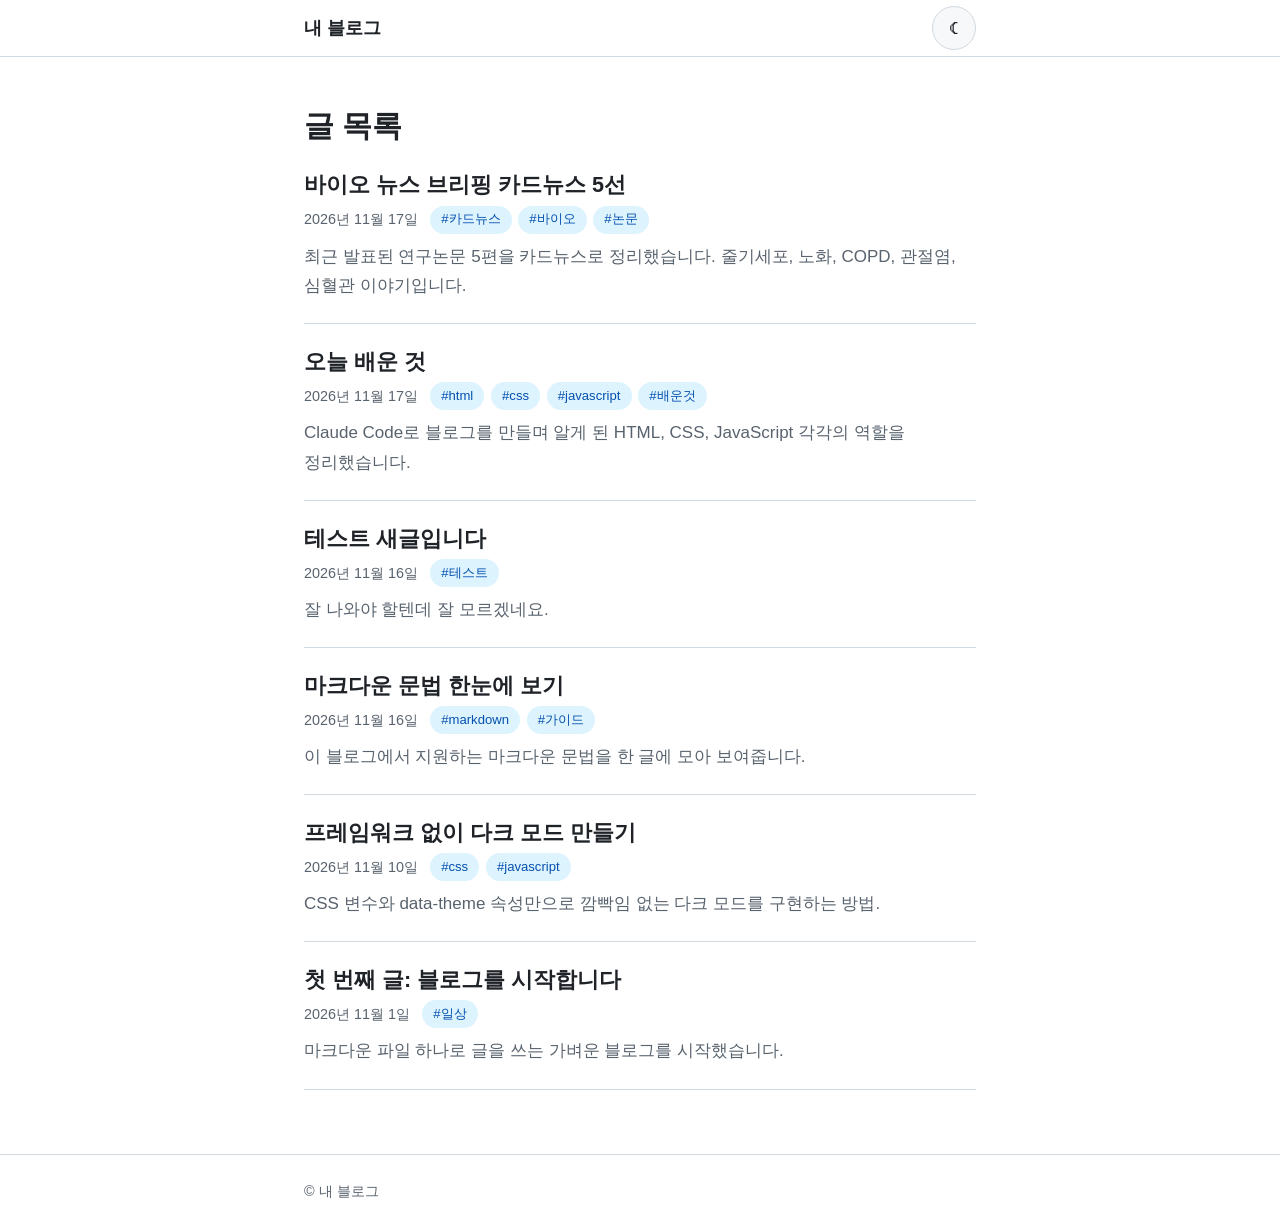
==== index.html @ 6293daec "블로그 초기 버전 완성 Co-Authored-By: Claude Sonnet 5.5 <noreply@anthropic.com>" ====
<!doctype html>
<html lang="ko">
<head>
  <meta charset="utf-8">
  <meta name="viewport" content="width=device-width, initial-scale=1">
  <title>내 블로그</title>
  <meta name="description" content="마크다운으로 쓰는 깔끔한 블로그">
  <link rel="icon" href="data:image/svg+xml,%3Csvg xmlns='http://www.w3.org/2000/svg' viewBox='0 0 100 100'%3E%3Ctext y='.9em' font-size='90'%3E%F0%9F%93%9D%3C/text%3E%3C/svg%3E">
  <script>
    // 첫 렌더링 전에 테마를 적용해 깜빡임을 막는다.
    (function () {
      var t;
      try { t = localStorage.getItem('theme'); } catch (e) {}
      if (t !== 'light' && t !== 'dark') {
        t = window.matchMedia('(prefers-color-scheme: dark)').matches ? 'dark' : 'light';
      }
      document.documentElement.dataset.theme = t;
    })();
  </script>
  <link rel="stylesheet" href="css/theme.css">
  <link rel="stylesheet" href="css/base.css">
  <link rel="stylesheet" href="css/layout.css">
  <script type="module" src="js/main.js"></script>
</head>
<body data-page="list">
  <a class="skip-link" href="#main">본문으로 건너뛰기</a>
  <header class="site-header">
    <div class="container header-inner">
      <a class="site-title" href="index.html">내 블로그</a>
      <button id="theme-toggle" class="icon-button" type="button" aria-label="다크 모드 전환"></button>
    </div>
  </header>
  <main id="main" class="container">
    <div id="app" aria-live="polite"><p class="status">불러오는 중…</p></div>
  </main>
  <footer class="site-footer">
    <div class="container">© 내 블로그</div>
  </footer>
</body>
</html>
---- css/theme.css ----
/* 디자인 토큰: 라이트(기본) / 다크 */
:root {
  --bg: #ffffff;
  --surface: #f6f8fa;
  --fg: #1f2328;
  --muted: #59636e;
  --border: #d1d9e0;
  --accent: #0550ae;
  --accent-soft: #ddf4ff;
  --code-bg: #f3f4f6;
  color-scheme: light;
}

:root[data-theme="dark"] {
  --bg: #0f1419;
  --surface: #161b22;
  --fg: #e6edf3;
  --muted: #9da7b3;
  --border: #30363d;
  --accent: #79c0ff;
  --accent-soft: #112a45;
  --code-bg: #1c2128;
  color-scheme: dark;
}

/* JS가 꺼진 환경에서는 시스템 설정을 따른다. */
@media (prefers-color-scheme: dark) {
  :root:not([data-theme]) {
    --bg: #0f1419;
    --surface: #161b22;
    --fg: #e6edf3;
    --muted: #9da7b3;
    --border: #30363d;
    --accent: #79c0ff;
    --accent-soft: #112a45;
    --code-bg: #1c2128;
    color-scheme: dark;
  }
}
---- css/base.css ----
/* 리셋과 기본 타이포그래피 */
*, *::before, *::after { box-sizing: border-box; }

html {
  -webkit-text-size-adjust: 100%;
  scroll-behavior: smooth;
}

body {
  margin: 0;
  background: var(--bg);
  color: var(--fg);
  font-family: -apple-system, BlinkMacSystemFont, "Segoe UI", "Apple SD Gothic Neo",
    "Malgun Gothic", "Noto Sans KR", sans-serif;
  font-size: clamp(1rem, 0.95rem + 0.25vw, 1.0625rem);
  line-height: 1.75;
  word-break: keep-all;
  overflow-wrap: anywhere;
}

img, svg { max-width: 100%; height: auto; }

a {
  color: var(--accent);
  text-underline-offset: 0.2em;
}

:focus-visible {
  outline: 2px solid var(--accent);
  outline-offset: 2px;
  border-radius: 4px;
}

h1, h2, h3, h4, h5, h6 {
  line-height: 1.35;
  margin: 2em 0 0.6em;
}
h1 { font-size: 1.9rem; margin-top: 0; }
h2 { font-size: 1.5rem; padding-bottom: 0.3em; border-bottom: 1px solid var(--border); }
h3 { font-size: 1.25rem; }
h4 { font-size: 1.1rem; }

.skip-link {
  position: absolute;
  left: 1rem;
  top: -4rem;
  background: var(--accent);
  color: var(--bg);
  padding: 0.5rem 1rem;
  border-radius: 6px;
  z-index: 10;
}
.skip-link:focus { top: 0.5rem; }

/* 본문(마크다운 렌더링 결과) */
.prose p { margin: 1em 0; }
.prose ul, .prose ol { padding-left: 1.5em; margin: 1em 0; }
.prose li { margin: 0.3em 0; }
.prose li > ul, .prose li > ol { margin: 0.3em 0; }
.prose li.task { list-style: none; margin-left: -1.3em; }
.prose li.task input { margin-right: 0.5em; }

.prose blockquote {
  margin: 1.2em 0;
  padding: 0.2em 1em;
  border-left: 4px solid var(--border);
  color: var(--muted);
}
.prose blockquote > :first-child { margin-top: 0.5em; }
.prose blockquote > :last-child { margin-bottom: 0.5em; }

.prose hr {
  border: 0;
  border-top: 1px solid var(--border);
  margin: 2em 0;
}

.prose code {
  font-family: ui-monospace, SFMono-Regular, Consolas, "Liberation Mono", monospace;
  font-size: 0.9em;
  background: var(--code-bg);
  padding: 0.15em 0.4em;
  border-radius: 5px;
  word-break: break-word;
}

.prose pre {
  background: var(--code-bg);
  border: 1px solid var(--border);
  border-radius: 8px;
  padding: 1em;
  margin: 1.2em 0;
  overflow-x: auto;
  line-height: 1.55;
}
.prose pre code {
  background: none;
  padding: 0;
  font-size: 0.875rem;
  word-break: normal;
  white-space: pre;
}

.prose .table-wrap {
  overflow-x: auto;
  margin: 1.2em 0;
}
.prose table {
  border-collapse: collapse;
  width: 100%;
  font-size: 0.95em;
}
.prose th, .prose td {
  border: 1px solid var(--border);
  padding: 0.5em 0.8em;
  text-align: left;
}
.prose th { background: var(--surface); }
.prose td[data-align="center"], .prose th[data-align="center"] { text-align: center; }
.prose td[data-align="right"], .prose th[data-align="right"] { text-align: right; }

.prose img { border-radius: 8px; }

@media (prefers-reduced-motion: reduce) {
  html { scroll-behavior: auto; }
  * { transition: none !important; animation: none !important; }
}
---- css/layout.css ----
/* 레이아웃: 모바일 우선, 넓은 화면은 min-width 로 확장 */
.container {
  width: 100%;
  max-width: 720px;
  margin-inline: auto;
  padding-inline: 1rem;
}

.site-header {
  position: sticky;
  top: 0;
  z-index: 5;
  background: var(--bg);
  border-bottom: 1px solid var(--border);
}

.header-inner {
  display: flex;
  align-items: center;
  justify-content: space-between;
  min-height: 3.5rem;
}

.site-title {
  color: var(--fg);
  font-weight: 700;
  font-size: 1.15rem;
  text-decoration: none;
  display: inline-flex;
  align-items: center;
  min-height: 44px;
}

.icon-button {
  width: 44px;
  height: 44px;
  display: inline-flex;
  align-items: center;
  justify-content: center;
  border: 1px solid var(--border);
  border-radius: 50%;
  background: var(--surface);
  color: var(--fg);
  font-size: 1.2rem;
  line-height: 1;
  cursor: pointer;
}
.icon-button:hover { border-color: var(--accent); }

main { padding-block: 2rem 3rem; min-height: 60vh; }

.site-footer {
  border-top: 1px solid var(--border);
  color: var(--muted);
  font-size: 0.9rem;
  padding-block: 1.5rem;
}

.status { color: var(--muted); }

/* 목록 페이지 */
.page-title { font-size: 1.6rem; margin-bottom: 1.5rem; }

.post-card {
  padding-block: 1.4rem;
  border-bottom: 1px solid var(--border);
}
.post-card:first-of-type { padding-top: 0; }
.post-card h2 {
  font-size: 1.35rem;
  margin: 0 0 0.4rem;
  padding: 0;
  border: 0;
}
.post-card h2 a { color: var(--fg); text-decoration: none; }
.post-card h2 a:hover { color: var(--accent); text-decoration: underline; }
.post-card p { margin: 0.5rem 0 0; color: var(--muted); }

.meta {
  display: flex;
  flex-wrap: wrap;
  align-items: center;
  gap: 0.4rem 0.75rem;
  color: var(--muted);
  font-size: 0.9rem;
}

.tags {
  display: flex;
  flex-wrap: wrap;
  gap: 0.4rem;
  list-style: none;
  margin: 0;
  padding: 0;
}
.tag {
  display: inline-flex;
  align-items: center;
  min-height: 28px;
  padding: 0 0.7rem;
  border-radius: 999px;
  background: var(--accent-soft);
  color: var(--accent);
  font-size: 0.82rem;
  text-decoration: none;
}
.tag:hover { text-decoration: underline; }

.back-link {
  display: inline-flex;
  align-items: center;
  min-height: 44px;
  margin-bottom: 1rem;
  text-decoration: none;
}
.back-link:hover { text-decoration: underline; }

/* 상세 페이지 */
.post-header { margin-bottom: 2rem; }
.post-header h1 { margin-bottom: 0.7rem; }

.error-box {
  padding: 1rem 1.2rem;
  border: 1px solid var(--border);
  border-radius: 8px;
  background: var(--surface);
}

@media (min-width: 768px) {
  main { padding-block: 3rem 4rem; }
  .container { padding-inline: 1.5rem; }
  h1 { font-size: 2.2rem; }
  .page-title { font-size: 1.9rem; }
}
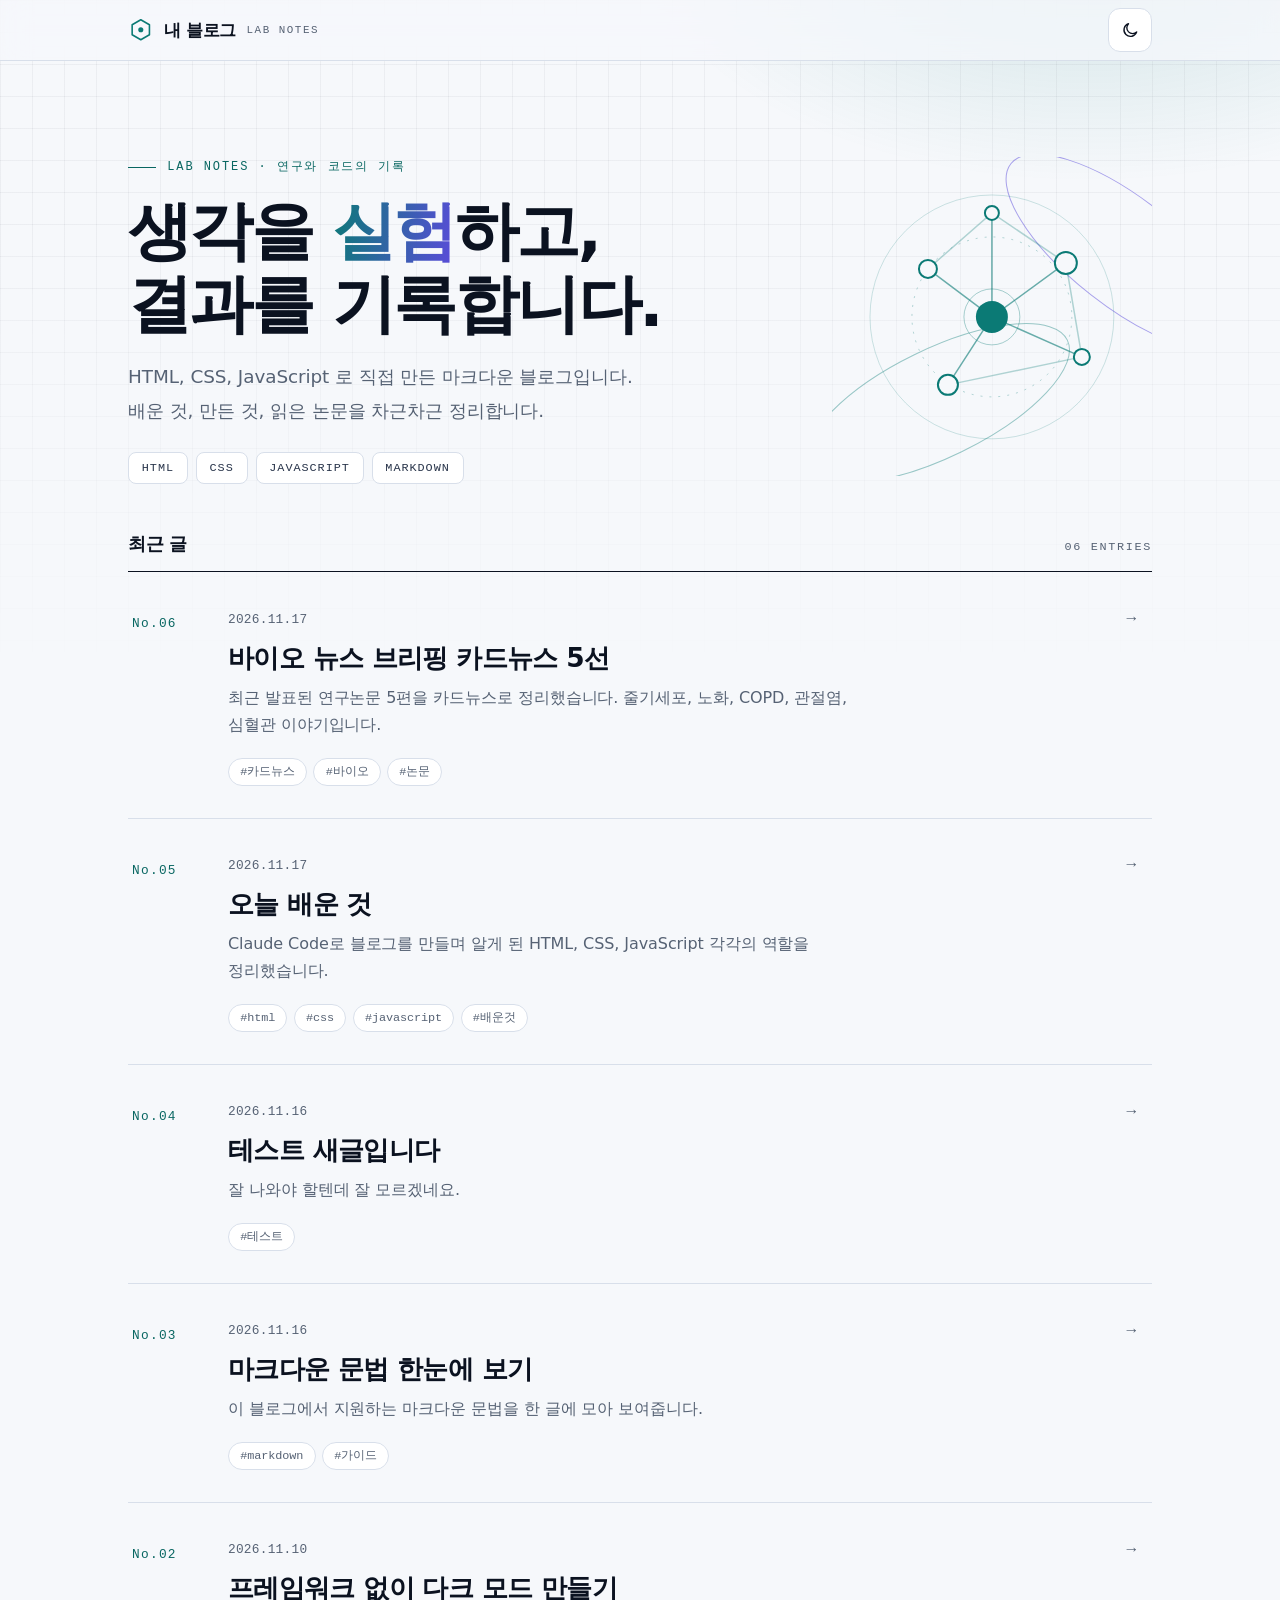
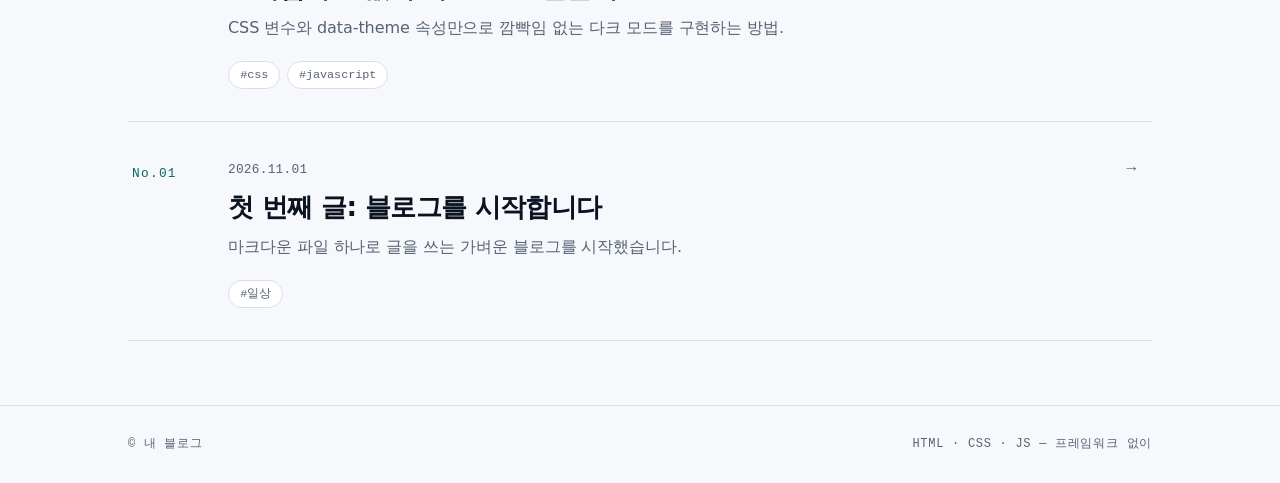
==== commit a17b68fc: "블로그 디자인 전면 개편 (현대적인 과학 저널 스타일) Co-Authored-By: Claude Sonnet 5.5 <noreply@anthropic.com>" ====
--- a/index.html
+++ b/index.html
@@ -4,8 +4,8 @@
   <meta charset="utf-8">
   <meta name="viewport" content="width=device-width, initial-scale=1">
   <title>내 블로그</title>
-  <meta name="description" content="마크다운으로 쓰는 깔끔한 블로그">
-  <link rel="icon" href="data:image/svg+xml,%3Csvg xmlns='http://www.w3.org/2000/svg' viewBox='0 0 100 100'%3E%3Ctext y='.9em' font-size='90'%3E%F0%9F%93%9D%3C/text%3E%3C/svg%3E">
+  <meta name="description" content="HTML, CSS, JavaScript 로 직접 만든 마크다운 블로그. 배운 것과 읽은 논문을 기록합니다.">
+  <link rel="icon" href="data:image/svg+xml,%3Csvg xmlns='http://www.w3.org/2000/svg' viewBox='0 0 100 100'%3E%3Crect width='100' height='100' rx='22' fill='%230b7a75'/%3E%3Cpath d='M50 20l26 15v30L50 80 24 65V35z' fill='none' stroke='white' stroke-width='6' stroke-linejoin='round'/%3E%3Ccircle cx='50' cy='50' r='7' fill='white'/%3E%3C/svg%3E">
   <script>
     // 첫 렌더링 전에 테마를 적용해 깜빡임을 막는다.
     (function () {
@@ -26,15 +26,67 @@
   <a class="skip-link" href="#main">본문으로 건너뛰기</a>
   <header class="site-header">
     <div class="container header-inner">
-      <a class="site-title" href="index.html">내 블로그</a>
-      <button id="theme-toggle" class="icon-button" type="button" aria-label="다크 모드 전환"></button>
+      <a class="brand" href="index.html" aria-label="내 블로그 홈">
+        <svg class="brand__mark" viewBox="0 0 32 32" fill="none" aria-hidden="true">
+          <path d="M16 3.5l10.8 6.25v12.5L16 28.5 5.2 22.25V9.75z" stroke="currentColor" stroke-width="2" stroke-linejoin="round"/>
+          <circle cx="16" cy="16" r="3.2" fill="currentColor"/>
+        </svg>
+        <span>내 블로그</span>
+        <small>LAB&nbsp;NOTES</small>
+      </a>
+      <button id="theme-toggle" class="icon-button" type="button" aria-label="다크 모드로 전환">
+        <svg class="icon-moon" viewBox="0 0 24 24" fill="none" stroke="currentColor" stroke-width="1.8" stroke-linecap="round" stroke-linejoin="round" aria-hidden="true"><path d="M20.5 14.2A8.5 8.5 0 119.8 3.5a6.7 6.7 0 0010.7 10.7z"/></svg>
+        <svg class="icon-sun" viewBox="0 0 24 24" fill="none" stroke="currentColor" stroke-width="1.8" stroke-linecap="round" aria-hidden="true"><circle cx="12" cy="12" r="4"/><path d="M12 2.5v2.2M12 19.3v2.2M2.5 12h2.2M19.3 12h2.2M5.3 5.3l1.6 1.6M17.1 17.1l1.6 1.6M18.7 5.3l-1.6 1.6M6.9 17.1l-1.6 1.6"/></svg>
+      </button>
     </div>
   </header>
-  <main id="main" class="container">
-    <div id="app" aria-live="polite"><p class="status">불러오는 중…</p></div>
+
+  <main id="main">
+    <section class="hero" aria-labelledby="hero-title">
+      <div class="container hero__grid">
+        <div>
+          <span class="eyebrow">Lab notes · 연구와 코드의 기록</span>
+          <h1 id="hero-title">생각을 <em>실험</em>하고,<br>결과를 기록합니다.</h1>
+          <p class="hero__lede">HTML, CSS, JavaScript 로 직접 만든 마크다운 블로그입니다. 배운 것, 만든 것, 읽은 논문을 차근차근 정리합니다.</p>
+          <ul class="hero__chips" aria-label="사용 기술">
+            <li class="chip">HTML</li>
+            <li class="chip">CSS</li>
+            <li class="chip">JAVASCRIPT</li>
+            <li class="chip">MARKDOWN</li>
+          </ul>
+        </div>
+        <svg class="hero__art" viewBox="0 0 320 320" fill="none" aria-hidden="true">
+          <circle cx="160" cy="160" r="122" stroke="currentColor" stroke-opacity=".2"/>
+          <circle cx="160" cy="160" r="80" stroke="currentColor" stroke-opacity=".3" stroke-dasharray="2 7"/>
+          <ellipse class="orbit" cx="160" cy="160" rx="144" ry="54" stroke="currentColor" stroke-opacity=".4" transform="rotate(-26 160 160)"/>
+          <ellipse class="orbit orbit--rev" cx="160" cy="160" rx="144" ry="54" stroke="var(--accent-2)" stroke-opacity=".5" transform="rotate(38 160 160)"/>
+          <g stroke="currentColor" stroke-opacity=".6" stroke-width="1.5">
+            <path d="M160 160L96 112M160 160l74-54M160 160l90 40M160 160l-44 68M160 160V56"/>
+            <path d="M96 112l64-56 74 50M234 106l16 94M116 228l134-28" stroke-opacity=".3"/>
+          </g>
+          <g fill="var(--bg)" stroke="currentColor" stroke-width="2">
+            <circle cx="96" cy="112" r="9"/>
+            <circle cx="234" cy="106" r="11"/>
+            <circle cx="250" cy="200" r="8"/>
+            <circle cx="116" cy="228" r="10"/>
+            <circle cx="160" cy="56" r="7"/>
+          </g>
+          <circle cx="160" cy="160" r="16" fill="currentColor"/>
+          <circle cx="160" cy="160" r="28" stroke="currentColor" stroke-opacity=".35"/>
+        </svg>
+      </div>
+    </section>
+
+    <div class="container">
+      <div id="app" aria-live="polite"><p class="status">불러오는 중…</p></div>
+    </div>
   </main>
+
   <footer class="site-footer">
-    <div class="container">© 내 블로그</div>
+    <div class="container footer-inner">
+      <span>© 내 블로그</span>
+      <span>HTML · CSS · JS — 프레임워크 없이</span>
+    </div>
   </footer>
 </body>
 </html>
--- a/css/theme.css
+++ b/css/theme.css
@@ -1,39 +1,78 @@
-/* 디자인 토큰: 라이트(기본) / 다크 */
+/* 디자인 토큰: 색, 글꼴, 간격. 라이트(기본) / 다크 */
 :root {
-  --bg: #ffffff;
-  --surface: #f6f8fa;
-  --fg: #1f2328;
-  --muted: #59636e;
-  --border: #d1d9e0;
-  --accent: #0550ae;
-  --accent-soft: #ddf4ff;
-  --code-bg: #f3f4f6;
+  /* 글꼴: 설치 없이 쓸 수 있는 시스템 폰트 스택 (Pretendard 가 있으면 우선 사용) */
+  --font-sans: "Pretendard Variable", Pretendard, -apple-system, BlinkMacSystemFont,
+    "Segoe UI Variable Text", "Segoe UI", "Apple SD Gothic Neo", "Malgun Gothic",
+    "Noto Sans KR", system-ui, sans-serif;
+  --font-mono: ui-monospace, "SF Mono", "Cascadia Code", "JetBrains Mono", "D2Coding",
+    Consolas, "Liberation Mono", monospace;
+
+  /* 라이트 */
+  --bg: #f6f8fb;
+  --surface: #ffffff;
+  --surface-2: #edf1f7;
+  --fg: #0b1220;
+  --fg-soft: #28344a;
+  --muted: #566274;
+  --line: #d8dfea;
+  --accent: #0b7a75;
+  --accent-ink: #086661;
+  --accent-soft: #def4f1;
+  --accent-2: #5b4bdb;
+  --grid-line: rgba(11, 18, 32, 0.045);
+  --glow: rgba(11, 122, 117, 0.16);
+  --shadow: 0 1px 2px rgba(11, 18, 32, 0.05), 0 12px 32px -12px rgba(11, 18, 32, 0.18);
+
+  /* 코드 패널은 두 테마 모두 어두운 색 */
+  --code-bg: #0c1322;
+  --code-fg: #d6e2ff;
+  --code-line: #1d2a44;
+  --code-muted: #8fa1c4;
+
   color-scheme: light;
 }
 
 :root[data-theme="dark"] {
-  --bg: #0f1419;
-  --surface: #161b22;
-  --fg: #e6edf3;
-  --muted: #9da7b3;
-  --border: #30363d;
-  --accent: #79c0ff;
-  --accent-soft: #112a45;
-  --code-bg: #1c2128;
+  --bg: #0a0f1a;
+  --surface: #0f1626;
+  --surface-2: #141d31;
+  --fg: #e8eef9;
+  --fg-soft: #c3cee1;
+  --muted: #93a0b8;
+  --line: #202b44;
+  --accent: #4fd1c5;
+  --accent-ink: #7ee7dc;
+  --accent-soft: rgba(79, 209, 197, 0.12);
+  --accent-2: #a78bfa;
+  --grid-line: rgba(232, 238, 249, 0.045);
+  --glow: rgba(79, 209, 197, 0.14);
+  --shadow: 0 1px 2px rgba(0, 0, 0, 0.4), 0 16px 40px -16px rgba(0, 0, 0, 0.7);
+
+  --code-bg: #0b1120;
+  --code-line: #1b2640;
+
   color-scheme: dark;
 }
 
 /* JS가 꺼진 환경에서는 시스템 설정을 따른다. */
 @media (prefers-color-scheme: dark) {
   :root:not([data-theme]) {
-    --bg: #0f1419;
-    --surface: #161b22;
-    --fg: #e6edf3;
-    --muted: #9da7b3;
-    --border: #30363d;
-    --accent: #79c0ff;
-    --accent-soft: #112a45;
-    --code-bg: #1c2128;
+    --bg: #0a0f1a;
+    --surface: #0f1626;
+    --surface-2: #141d31;
+    --fg: #e8eef9;
+    --fg-soft: #c3cee1;
+    --muted: #93a0b8;
+    --line: #202b44;
+    --accent: #4fd1c5;
+    --accent-ink: #7ee7dc;
+    --accent-soft: rgba(79, 209, 197, 0.12);
+    --accent-2: #a78bfa;
+    --grid-line: rgba(232, 238, 249, 0.045);
+    --glow: rgba(79, 209, 197, 0.14);
+    --shadow: 0 1px 2px rgba(0, 0, 0, 0.4), 0 16px 40px -16px rgba(0, 0, 0, 0.7);
+    --code-bg: #0b1120;
+    --code-line: #1b2640;
     color-scheme: dark;
   }
 }
--- a/css/base.css
+++ b/css/base.css
@@ -1,127 +1,268 @@
-/* 리셋과 기본 타이포그래피 */
+/* 리셋, 기본 타이포그래피, 본문(.prose) 스타일 */
 *, *::before, *::after { box-sizing: border-box; }
 
 html {
   -webkit-text-size-adjust: 100%;
   scroll-behavior: smooth;
+  background: var(--bg);
 }
 
 body {
+  position: relative;
   margin: 0;
-  background: var(--bg);
   color: var(--fg);
-  font-family: -apple-system, BlinkMacSystemFont, "Segoe UI", "Apple SD Gothic Neo",
-    "Malgun Gothic", "Noto Sans KR", sans-serif;
-  font-size: clamp(1rem, 0.95rem + 0.25vw, 1.0625rem);
-  line-height: 1.75;
+  font-family: var(--font-sans);
+  font-size: 1rem;
+  line-height: 1.7;
+  letter-spacing: -0.005em;
   word-break: keep-all;
   overflow-wrap: anywhere;
+  text-rendering: optimizeLegibility;
+  -webkit-font-smoothing: antialiased;
+  font-feature-settings: "kern", "liga";
+}
+
+/* 눈금 종이 같은 배경 + 은은한 빛 번짐. 위쪽에서 서서히 사라진다. */
+body::before {
+  content: "";
+  position: absolute;
+  inset: 0 0 auto 0;
+  height: 42rem;
+  z-index: -1;
+  pointer-events: none;
+  background:
+    radial-gradient(40rem 22rem at 85% -4rem, var(--glow), transparent 70%),
+    linear-gradient(var(--grid-line) 1px, transparent 1px) 0 0 / 2rem 2rem,
+    linear-gradient(90deg, var(--grid-line) 1px, transparent 1px) 0 0 / 2rem 2rem;
+  -webkit-mask-image: linear-gradient(#000 35%, transparent);
+  mask-image: linear-gradient(#000 35%, transparent);
 }
 
 img, svg { max-width: 100%; height: auto; }
 
 a {
-  color: var(--accent);
-  text-underline-offset: 0.2em;
-}
+  color: var(--accent-ink);
+  text-decoration-thickness: 1px;
+  text-underline-offset: 0.22em;
+}
+a:hover { color: var(--accent); }
 
 :focus-visible {
   outline: 2px solid var(--accent);
-  outline-offset: 2px;
+  outline-offset: 3px;
   border-radius: 4px;
 }
 
+::selection { background: var(--accent); color: var(--bg); }
+
 h1, h2, h3, h4, h5, h6 {
-  line-height: 1.35;
-  margin: 2em 0 0.6em;
-}
-h1 { font-size: 1.9rem; margin-top: 0; }
-h2 { font-size: 1.5rem; padding-bottom: 0.3em; border-bottom: 1px solid var(--border); }
-h3 { font-size: 1.25rem; }
-h4 { font-size: 1.1rem; }
+  line-height: 1.28;
+  letter-spacing: -0.025em;
+  font-weight: 700;
+  margin: 0;
+}
 
 .skip-link {
   position: absolute;
   left: 1rem;
   top: -4rem;
+  z-index: 50;
+  padding: 0.6rem 1rem;
+  border-radius: 8px;
   background: var(--accent);
   color: var(--bg);
-  padding: 0.5rem 1rem;
+  font-weight: 600;
+}
+.skip-link:focus { top: 0.75rem; color: var(--bg); }
+
+/* ---- 본문 ---- */
+.prose {
+  font-size: clamp(1.0625rem, 1rem + 0.2vw, 1.125rem);
+  line-height: 1.9;
+  color: var(--fg-soft);
+}
+
+.prose > :first-child { margin-top: 0; }
+.prose p { margin: 1.2em 0; }
+.prose strong { color: var(--fg); font-weight: 650; }
+
+.prose h2 {
+  font-size: clamp(1.45rem, 1.2rem + 1vw, 1.8rem);
+  color: var(--fg);
+  margin: 3.2rem 0 1rem;
+}
+.prose h2::before {
+  content: "";
+  display: block;
+  width: 2.25rem;
+  height: 3px;
+  margin-bottom: 0.9rem;
+  border-radius: 2px;
+  background: linear-gradient(90deg, var(--accent), var(--accent-2));
+}
+.prose h3 { font-size: 1.28rem; color: var(--fg); margin: 2.4rem 0 0.7rem; }
+.prose h4 { font-size: 1.08rem; color: var(--fg); margin: 2rem 0 0.5rem; }
+
+.prose a { font-weight: 550; }
+
+.prose ul, .prose ol { padding-left: 1.35em; margin: 1.2em 0; }
+.prose li { margin: 0.4em 0; padding-left: 0.2em; }
+.prose li::marker { color: var(--accent); font-family: var(--font-mono); }
+.prose li > ul, .prose li > ol { margin: 0.4em 0; }
+.prose li.task { list-style: none; margin-left: -1.2em; }
+.prose li.task input { margin-right: 0.6em; accent-color: var(--accent); }
+
+/* 인용은 실험 노트의 '메모' 느낌으로 */
+.prose blockquote {
+  margin: 1.9rem 0;
+  padding: 0.9rem 1.25rem;
+  border: 1px solid var(--line);
+  border-left: 3px solid var(--accent);
+  border-radius: 4px 14px 14px 4px;
+  background: var(--surface);
+  color: var(--fg-soft);
+  box-shadow: var(--shadow);
+}
+.prose blockquote > :first-child { margin-top: 0; }
+.prose blockquote > :last-child { margin-bottom: 0; }
+
+.prose hr {
+  border: 0;
+  height: 1px;
+  margin: 3rem 0;
+  background: linear-gradient(90deg, transparent, var(--line) 20%, var(--line) 80%, transparent);
+}
+
+/* 인라인 코드 */
+.prose code {
+  font-family: var(--font-mono);
+  font-size: 0.84em;
+  color: var(--accent-ink);
+  background: var(--surface-2);
+  border: 1px solid var(--line);
+  padding: 0.12em 0.42em;
   border-radius: 6px;
-  z-index: 10;
-}
-.skip-link:focus { top: 0.5rem; }
-
-/* 본문(마크다운 렌더링 결과) */
-.prose p { margin: 1em 0; }
-.prose ul, .prose ol { padding-left: 1.5em; margin: 1em 0; }
-.prose li { margin: 0.3em 0; }
-.prose li > ul, .prose li > ol { margin: 0.3em 0; }
-.prose li.task { list-style: none; margin-left: -1.3em; }
-.prose li.task input { margin-right: 0.5em; }
-
-.prose blockquote {
-  margin: 1.2em 0;
-  padding: 0.2em 1em;
-  border-left: 4px solid var(--border);
-  color: var(--muted);
-}
-.prose blockquote > :first-child { margin-top: 0.5em; }
-.prose blockquote > :last-child { margin-bottom: 0.5em; }
-
-.prose hr {
-  border: 0;
-  border-top: 1px solid var(--border);
-  margin: 2em 0;
-}
-
-.prose code {
-  font-family: ui-monospace, SFMono-Regular, Consolas, "Liberation Mono", monospace;
-  font-size: 0.9em;
+  word-break: break-word;
+}
+
+/* 코드 블록: 상단 바(언어 라벨 + 복사 버튼) */
+.code-block {
+  margin: 1.8rem 0;
+  border: 1px solid var(--code-line);
+  border-radius: 14px;
   background: var(--code-bg);
-  padding: 0.15em 0.4em;
-  border-radius: 5px;
-  word-break: break-word;
-}
+  box-shadow: var(--shadow);
+  overflow: hidden;
+}
+.code-block__bar {
+  display: flex;
+  align-items: center;
+  justify-content: space-between;
+  min-height: 44px;
+  padding-left: 1rem;
+  border-bottom: 1px solid var(--code-line);
+  background: rgba(255, 255, 255, 0.03);
+  font-family: var(--font-mono);
+  font-size: 0.74rem;
+  letter-spacing: 0.1em;
+  text-transform: uppercase;
+  color: var(--code-muted);
+}
+.code-block__bar span::before {
+  content: "";
+  display: inline-block;
+  width: 0.5rem;
+  height: 0.5rem;
+  margin-right: 0.6rem;
+  border-radius: 50%;
+  background: var(--accent);
+  box-shadow: 0 0 0.6rem var(--accent);
+}
+.copy-button {
+  min-width: 44px;
+  min-height: 44px;
+  padding: 0 1rem;
+  border: 0;
+  background: transparent;
+  color: inherit;
+  font: inherit;
+  letter-spacing: 0.04em;
+  cursor: pointer;
+}
+.copy-button:hover { color: var(--accent-ink); }
 
 .prose pre {
-  background: var(--code-bg);
-  border: 1px solid var(--border);
-  border-radius: 8px;
-  padding: 1em;
-  margin: 1.2em 0;
+  margin: 0;
+  padding: 1.1rem 1.25rem;
   overflow-x: auto;
-  line-height: 1.55;
+  color: var(--code-fg);
+  line-height: 1.7;
+  -webkit-overflow-scrolling: touch;
 }
 .prose pre code {
+  padding: 0;
+  border: 0;
   background: none;
-  padding: 0;
+  color: inherit;
   font-size: 0.875rem;
   word-break: normal;
   white-space: pre;
 }
 
+/* 표: 논문 스타일(위·아래 굵은 선, 세로선 없음) */
 .prose .table-wrap {
+  margin: 1.9rem 0;
   overflow-x: auto;
-  margin: 1.2em 0;
 }
 .prose table {
+  width: 100%;
   border-collapse: collapse;
-  width: 100%;
-  font-size: 0.95em;
+  font-size: 0.95rem;
+  font-variant-numeric: tabular-nums;
 }
 .prose th, .prose td {
-  border: 1px solid var(--border);
-  padding: 0.5em 0.8em;
+  padding: 0.75rem 1rem;
   text-align: left;
-}
-.prose th { background: var(--surface); }
-.prose td[data-align="center"], .prose th[data-align="center"] { text-align: center; }
-.prose td[data-align="right"], .prose th[data-align="right"] { text-align: right; }
-
-.prose img { border-radius: 8px; }
+  border: 0;
+}
+.prose thead th {
+  border-top: 2px solid var(--fg);
+  border-bottom: 1px solid var(--fg);
+  color: var(--fg);
+  font-size: 0.8rem;
+  font-weight: 650;
+  letter-spacing: 0.04em;
+  white-space: nowrap;
+  background: none;
+}
+.prose tbody td { border-bottom: 1px solid var(--line); }
+.prose tbody tr:last-child td { border-bottom: 2px solid var(--fg); }
+.prose [data-align="center"] { text-align: center; }
+.prose [data-align="right"] { text-align: right; }
+
+/* 그림: 캡션이 있는 도판 */
+.prose figure {
+  margin: 2.2rem 0;
+  text-align: center;
+}
+.prose figure img {
+  display: block;
+  margin-inline: auto;
+  border: 1px solid var(--line);
+  border-radius: 16px;
+  box-shadow: var(--shadow);
+}
+.prose figure.is-portrait img { max-width: min(100%, 28rem); }
+.prose figcaption {
+  margin-top: 0.8rem;
+  font-family: var(--font-mono);
+  font-size: 0.78rem;
+  line-height: 1.5;
+  color: var(--muted);
+}
+.prose figcaption::before { content: "FIG. "; color: var(--accent-ink); }
 
 @media (prefers-reduced-motion: reduce) {
   html { scroll-behavior: auto; }
-  * { transition: none !important; animation: none !important; }
-}
+  *, *::before, *::after { transition: none !important; animation: none !important; }
+}
--- a/css/layout.css
+++ b/css/layout.css
@@ -1,134 +1,354 @@
 /* 레이아웃: 모바일 우선, 넓은 화면은 min-width 로 확장 */
 .container {
   width: 100%;
-  max-width: 720px;
+  max-width: 68rem;
   margin-inline: auto;
-  padding-inline: 1rem;
-}
-
+  padding-inline: clamp(1rem, 4vw, 2rem);
+}
+
+.article {
+  max-width: 42rem;
+  margin-inline: auto;
+}
+
+/* ---- 헤더 ---- */
 .site-header {
   position: sticky;
   top: 0;
-  z-index: 5;
+  z-index: 20;
+  border-bottom: 1px solid var(--line);
   background: var(--bg);
-  border-bottom: 1px solid var(--border);
+}
+@supports (backdrop-filter: blur(1px)) {
+  .site-header {
+    background: color-mix(in srgb, var(--bg) 78%, transparent);
+    -webkit-backdrop-filter: saturate(1.5) blur(14px);
+    backdrop-filter: saturate(1.5) blur(14px);
+  }
 }
 
 .header-inner {
   display: flex;
   align-items: center;
   justify-content: space-between;
-  min-height: 3.5rem;
-}
-
-.site-title {
+  min-height: 3.75rem;
+}
+
+.brand {
+  display: inline-flex;
+  align-items: center;
+  gap: 0.65rem;
+  min-height: 44px;
   color: var(--fg);
   font-weight: 700;
-  font-size: 1.15rem;
+  font-size: 1.05rem;
+  letter-spacing: -0.02em;
   text-decoration: none;
-  display: inline-flex;
-  align-items: center;
-  min-height: 44px;
+}
+.brand:hover { color: var(--fg); }
+.brand__mark { width: 1.6rem; height: 1.6rem; color: var(--accent); }
+.brand small {
+  font-family: var(--font-mono);
+  font-weight: 500;
+  font-size: 0.68rem;
+  letter-spacing: 0.14em;
+  color: var(--muted);
 }
 
 .icon-button {
+  display: inline-grid;
+  place-items: center;
   width: 44px;
   height: 44px;
-  display: inline-flex;
-  align-items: center;
-  justify-content: center;
-  border: 1px solid var(--border);
-  border-radius: 50%;
+  border: 1px solid var(--line);
+  border-radius: 12px;
   background: var(--surface);
   color: var(--fg);
-  font-size: 1.2rem;
-  line-height: 1;
   cursor: pointer;
-}
-.icon-button:hover { border-color: var(--accent); }
-
-main { padding-block: 2rem 3rem; min-height: 60vh; }
-
-.site-footer {
-  border-top: 1px solid var(--border);
-  color: var(--muted);
-  font-size: 0.9rem;
-  padding-block: 1.5rem;
-}
-
-.status { color: var(--muted); }
-
-/* 목록 페이지 */
-.page-title { font-size: 1.6rem; margin-bottom: 1.5rem; }
-
-.post-card {
-  padding-block: 1.4rem;
-  border-bottom: 1px solid var(--border);
-}
-.post-card:first-of-type { padding-top: 0; }
-.post-card h2 {
-  font-size: 1.35rem;
-  margin: 0 0 0.4rem;
-  padding: 0;
-  border: 0;
-}
-.post-card h2 a { color: var(--fg); text-decoration: none; }
-.post-card h2 a:hover { color: var(--accent); text-decoration: underline; }
-.post-card p { margin: 0.5rem 0 0; color: var(--muted); }
+  transition: border-color 0.2s, color 0.2s, transform 0.2s;
+}
+.icon-button:hover { border-color: var(--accent); color: var(--accent-ink); }
+.icon-button:active { transform: scale(0.95); }
+.icon-button svg { width: 1.15rem; height: 1.15rem; }
+/* 라이트일 때는 달(다크로 전환), 다크일 때는 해(라이트로 전환) 아이콘 */
+.icon-sun { display: none; }
+:root[data-theme="dark"] .icon-sun { display: block; }
+:root[data-theme="dark"] .icon-moon { display: none; }
+
+/* ---- 읽기 진행 바 (글 페이지) ---- */
+.progress {
+  position: fixed;
+  inset: 0 0 auto 0;
+  z-index: 30;
+  height: 3px;
+  transform: scaleX(0);
+  transform-origin: 0 50%;
+  background: linear-gradient(90deg, var(--accent), var(--accent-2));
+}
+
+/* ---- 공통 요소 ---- */
+.eyebrow {
+  display: inline-flex;
+  align-items: center;
+  gap: 0.7rem;
+  font-family: var(--font-mono);
+  font-size: 0.75rem;
+  letter-spacing: 0.16em;
+  text-transform: uppercase;
+  color: var(--accent-ink);
+}
+.eyebrow::before {
+  content: "";
+  width: 1.75rem;
+  height: 1px;
+  background: currentColor;
+}
 
 .meta {
   display: flex;
   flex-wrap: wrap;
   align-items: center;
-  gap: 0.4rem 0.75rem;
-  color: var(--muted);
-  font-size: 0.9rem;
-}
+  gap: 0.35rem 0.9rem;
+  font-family: var(--font-mono);
+  font-size: 0.8rem;
+  letter-spacing: 0.02em;
+  color: var(--muted);
+}
+.meta time { font-variant-numeric: tabular-nums; }
+.meta__dot::before { content: "·"; margin-right: 0.9rem; opacity: 0.6; }
 
 .tags {
   display: flex;
   flex-wrap: wrap;
   gap: 0.4rem;
-  list-style: none;
   margin: 0;
   padding: 0;
+  list-style: none;
 }
 .tag {
   display: inline-flex;
   align-items: center;
   min-height: 28px;
   padding: 0 0.7rem;
+  border: 1px solid var(--line);
   border-radius: 999px;
+  background: var(--surface);
+  color: var(--muted);
+  font-family: var(--font-mono);
+  font-size: 0.74rem;
+  text-decoration: none;
+  transition: border-color 0.2s, color 0.2s, background 0.2s;
+}
+.tag:hover {
+  border-color: var(--accent);
   background: var(--accent-soft);
+  color: var(--accent-ink);
+}
+
+main { padding-bottom: 4rem; min-height: 60vh; }
+
+.status { color: var(--muted); font-family: var(--font-mono); font-size: 0.9rem; }
+
+/* ---- 히어로 (목록 페이지) ---- */
+.hero { padding-block: clamp(2.5rem, 8vw, 5.5rem) clamp(2rem, 5vw, 3rem); }
+.hero__grid {
+  display: grid;
+  gap: 2.5rem;
+  align-items: center;
+}
+.hero h1 {
+  margin: 1.1rem 0 1.2rem;
+  font-size: clamp(2.15rem, 6.6vw, 4rem);
+  line-height: 1.14;
+  letter-spacing: -0.04em;
+}
+.hero h1 em {
+  font-style: normal;
+  color: var(--accent-ink);
+}
+@supports ((-webkit-background-clip: text) or (background-clip: text)) {
+  .hero h1 em {
+    background: linear-gradient(100deg, var(--accent), var(--accent-2));
+    -webkit-background-clip: text;
+    background-clip: text;
+    color: transparent;
+  }
+}
+.hero__lede {
+  max-width: 34rem;
+  margin: 0;
+  color: var(--muted);
+  font-size: clamp(1rem, 0.95rem + 0.3vw, 1.15rem);
+  line-height: 1.8;
+}
+.hero__chips {
+  display: flex;
+  flex-wrap: wrap;
+  gap: 0.5rem;
+  margin: 1.6rem 0 0;
+  padding: 0;
+  list-style: none;
+}
+.chip {
+  padding: 0.3rem 0.8rem;
+  border: 1px solid var(--line);
+  border-radius: 8px;
+  background: var(--surface);
+  font-family: var(--font-mono);
+  font-size: 0.74rem;
+  letter-spacing: 0.08em;
+  color: var(--fg-soft);
+}
+.hero__art {
+  display: none;
+  width: 100%;
+  max-width: 21rem;
+  margin-inline: auto;
   color: var(--accent);
-  font-size: 0.82rem;
-  text-decoration: none;
-}
-.tag:hover { text-decoration: underline; }
-
+}
+.orbit { transform-origin: 160px 160px; animation: spin 60s linear infinite; }
+.orbit--rev { animation-direction: reverse; animation-duration: 90s; }
+@keyframes spin { to { transform: rotate(360deg); } }
+
+/* ---- 글 목록 ---- */
+.section-head {
+  display: flex;
+  align-items: baseline;
+  justify-content: space-between;
+  gap: 1rem;
+  padding-bottom: 0.9rem;
+  border-bottom: 1px solid var(--fg);
+}
+.section-title { font-size: 1.15rem; letter-spacing: -0.02em; }
+.section-count {
+  font-family: var(--font-mono);
+  font-size: 0.74rem;
+  letter-spacing: 0.14em;
+  color: var(--muted);
+}
+
+.filter-bar {
+  display: flex;
+  align-items: center;
+  justify-content: space-between;
+  flex-wrap: wrap;
+  gap: 0.5rem;
+  margin: 0.9rem 0 0;
+  font-size: 0.92rem;
+  color: var(--muted);
+}
+.filter-bar a { display: inline-flex; align-items: center; min-height: 44px; }
+
+.post-list { margin: 0; padding: 0; list-style: none; }
+
+.post-row {
+  position: relative;
+  display: grid;
+  gap: 0.2rem 1.5rem;
+  padding: 1.7rem 0.25rem;
+  border-bottom: 1px solid var(--line);
+  transition: background 0.25s;
+  animation: rise 0.55s cubic-bezier(0.2, 0.7, 0.2, 1) both;
+  animation-delay: calc(var(--i, 0) * 70ms);
+}
+.post-row:hover { background: linear-gradient(90deg, var(--accent-soft), transparent 85%); }
+
+@keyframes rise {
+  from { opacity: 0; transform: translateY(14px); }
+  to { opacity: 1; transform: none; }
+}
+
+.post-row__no {
+  font-family: var(--font-mono);
+  font-size: 0.8rem;
+  letter-spacing: 0.1em;
+  color: var(--accent-ink);
+}
+.post-row h3 {
+  margin: 0.15rem 0 0.35rem;
+  font-size: clamp(1.25rem, 1.05rem + 0.9vw, 1.65rem);
+  line-height: 1.3;
+}
+.post-row__link { color: var(--fg); text-decoration: none; }
+.post-row__link::after { content: ""; position: absolute; inset: 0; }
+.post-row:hover .post-row__link { color: var(--accent-ink); }
+.post-row__summary { margin: 0 0 0.9rem; color: var(--muted); max-width: 40rem; }
+.post-row .tags { position: relative; z-index: 1; }
+
+.post-row__arrow {
+  position: absolute;
+  top: 1.7rem;
+  right: 0.5rem;
+  font-family: var(--font-mono);
+  color: var(--muted);
+  transition: transform 0.25s, color 0.25s;
+}
+.post-row:hover .post-row__arrow { transform: translateX(6px); color: var(--accent); }
+
+/* ---- 글 상세 ---- */
 .back-link {
   display: inline-flex;
   align-items: center;
+  gap: 0.4rem;
   min-height: 44px;
-  margin-bottom: 1rem;
+  margin-top: 1.2rem;
+  font-family: var(--font-mono);
+  font-size: 0.8rem;
+  letter-spacing: 0.06em;
+  color: var(--muted);
   text-decoration: none;
 }
-.back-link:hover { text-decoration: underline; }
-
-/* 상세 페이지 */
-.post-header { margin-bottom: 2rem; }
-.post-header h1 { margin-bottom: 0.7rem; }
+.back-link:hover { color: var(--accent-ink); }
+
+.post-header {
+  margin: 1.2rem 0 2.4rem;
+  padding-bottom: 2rem;
+  border-bottom: 1px solid var(--line);
+}
+.post-header h1 {
+  margin: 1rem 0 1.2rem;
+  font-size: clamp(2rem, 5.6vw, 3.2rem);
+  line-height: 1.18;
+  letter-spacing: -0.04em;
+}
+.post-header .tags { margin-top: 1.1rem; }
+
+.post-footer {
+  margin-top: 3.5rem;
+  padding-top: 1.5rem;
+  border-top: 1px solid var(--line);
+}
 
 .error-box {
-  padding: 1rem 1.2rem;
-  border: 1px solid var(--border);
-  border-radius: 8px;
+  margin-top: 3rem;
+  padding: 1.25rem 1.5rem;
+  border: 1px solid var(--line);
+  border-left: 3px solid var(--accent-2);
+  border-radius: 4px 14px 14px 4px;
   background: var(--surface);
 }
-
-@media (min-width: 768px) {
-  main { padding-block: 3rem 4rem; }
-  .container { padding-inline: 1.5rem; }
-  h1 { font-size: 2.2rem; }
-  .page-title { font-size: 1.9rem; }
-}
+.error-box p { margin: 0 0 0.5rem; }
+
+/* ---- 푸터 ---- */
+.site-footer {
+  border-top: 1px solid var(--line);
+  padding-block: 1.75rem;
+  font-family: var(--font-mono);
+  font-size: 0.75rem;
+  letter-spacing: 0.06em;
+  color: var(--muted);
+}
+.footer-inner { display: flex; flex-wrap: wrap; justify-content: space-between; gap: 0.5rem 1.5rem; }
+
+/* ---- 반응형 ---- */
+@media (min-width: 720px) {
+  .post-row { grid-template-columns: 4.5rem 1fr; padding-block: 2rem; }
+  .post-row__no { padding-top: 0.55rem; }
+  .post-row__arrow { top: 2.1rem; right: 1rem; }
+  .post-row > :not(.post-row__no):not(.post-row__arrow) { grid-column: 2; }
+}
+
+@media (min-width: 900px) {
+  .hero__grid { grid-template-columns: 1.35fr 0.65fr; }
+  .hero__art { display: block; }
+}
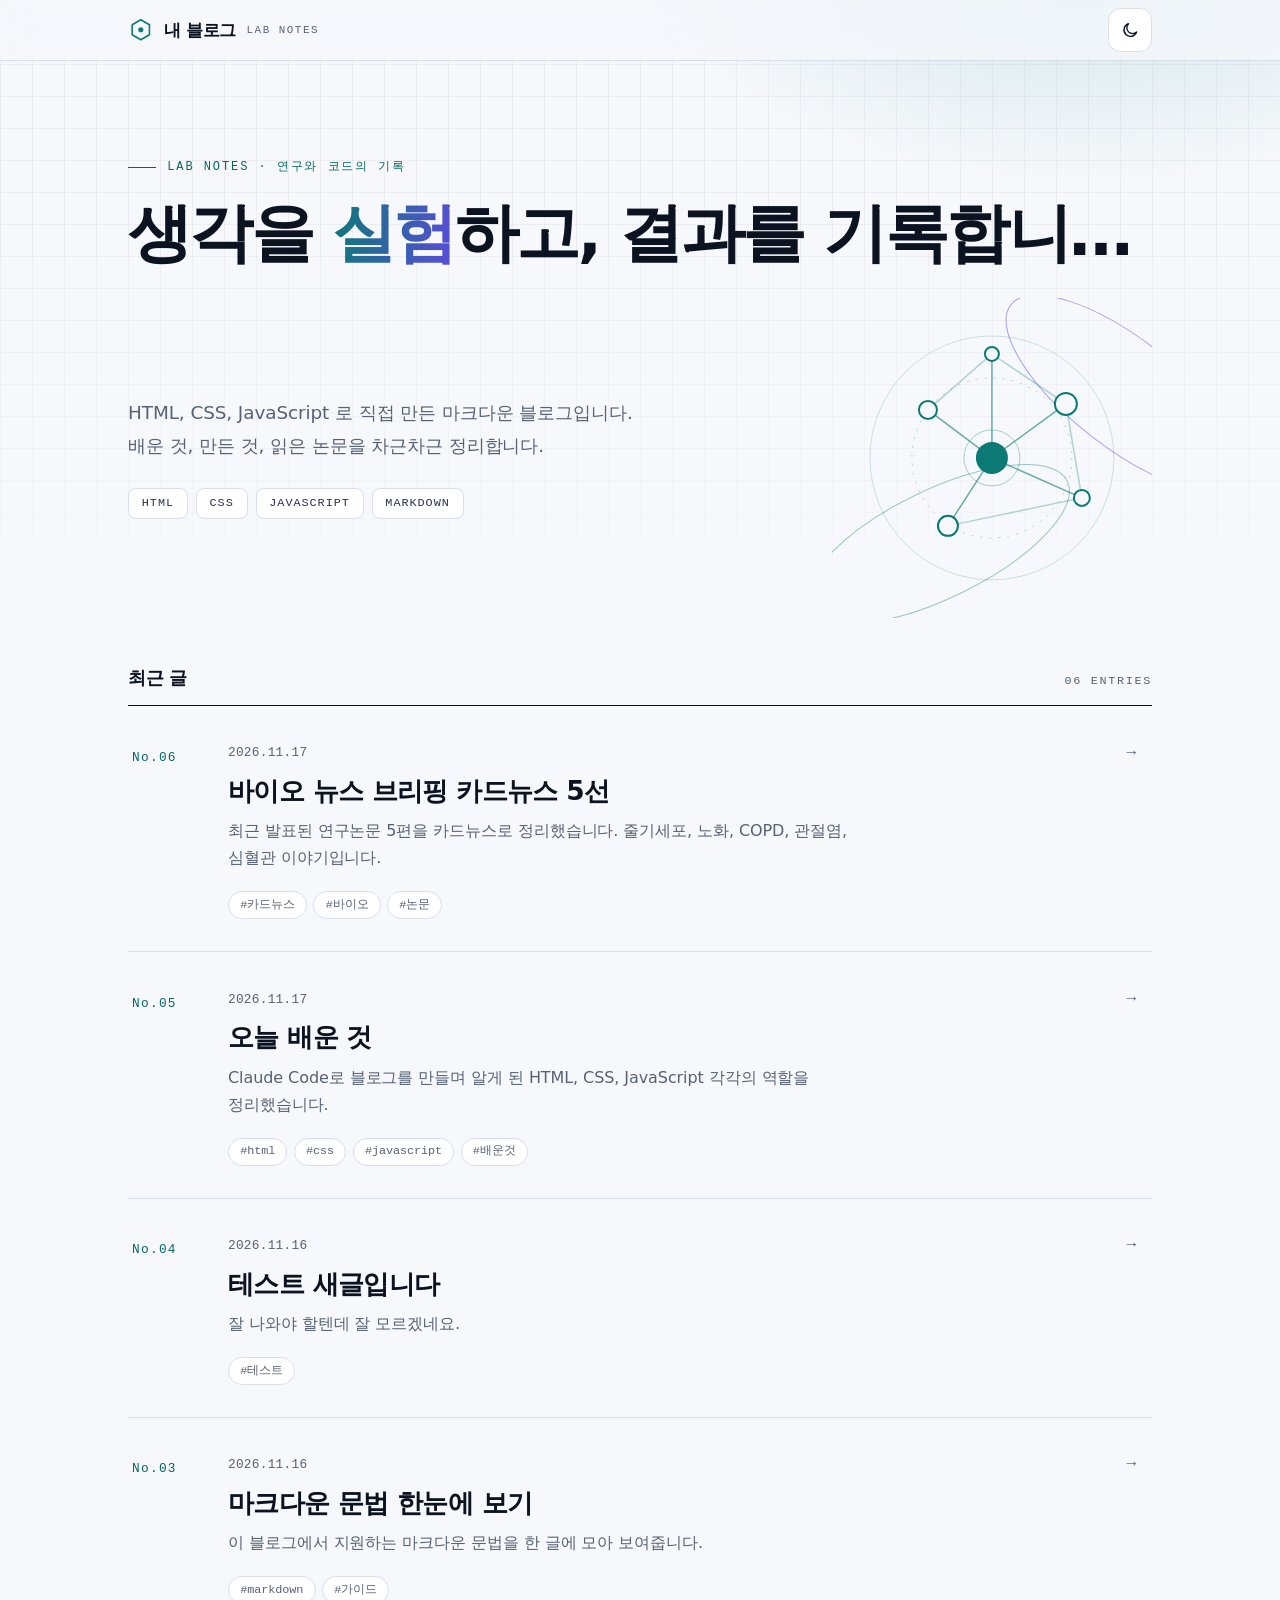
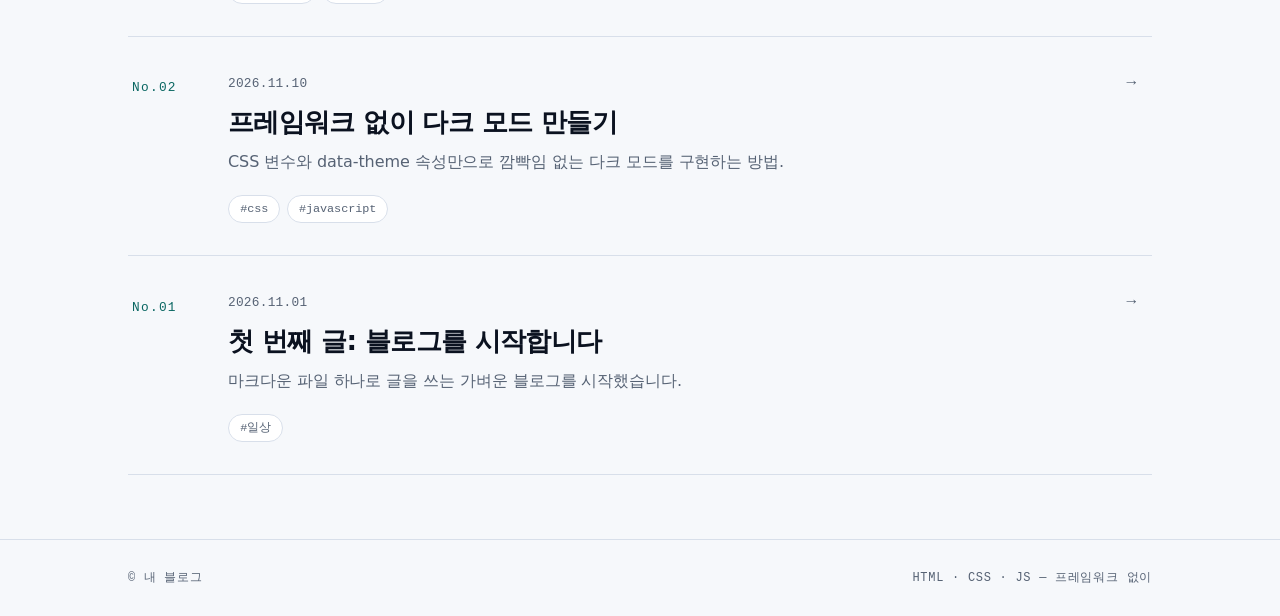
==== commit fe183bc4: "제목을 항상 한 줄로 표시 (글자 크기 자동 조절) Co-Authored-By: Claude Sonnet 5.5 <noreply@anthropic.com>" ====
--- a/index.html
+++ b/index.html
@@ -43,10 +43,11 @@
 
   <main id="main">
     <section class="hero" aria-labelledby="hero-title">
-      <div class="container hero__grid">
+      <div class="container">
+        <span class="eyebrow">Lab notes · 연구와 코드의 기록</span>
+        <h1 id="hero-title">생각을 <em>실험</em>하고, 결과를 기록합니다.</h1>
+        <div class="hero__grid">
         <div>
-          <span class="eyebrow">Lab notes · 연구와 코드의 기록</span>
-          <h1 id="hero-title">생각을 <em>실험</em>하고,<br>결과를 기록합니다.</h1>
           <p class="hero__lede">HTML, CSS, JavaScript 로 직접 만든 마크다운 블로그입니다. 배운 것, 만든 것, 읽은 논문을 차근차근 정리합니다.</p>
           <ul class="hero__chips" aria-label="사용 기술">
             <li class="chip">HTML</li>
@@ -74,6 +75,7 @@
           <circle cx="160" cy="160" r="16" fill="currentColor"/>
           <circle cx="160" cy="160" r="28" stroke="currentColor" stroke-opacity=".35"/>
         </svg>
+        </div>
       </div>
     </section>
 
--- a/css/layout.css
+++ b/css/layout.css
@@ -86,6 +86,23 @@
   background: linear-gradient(90deg, var(--accent), var(--accent-2));
 }
 
+/* ---- 제목은 항상 한 줄 ----
+   글자 크기는 JS(fitTitles)가 영역 너비에 맞게 줄이고, 그래도 넘치면 말줄임표로 줄인다.
+   그리드 칸이 제목 길이만큼 늘어나지 않도록 min-width: 0 을 준다. */
+.hero h1,
+.section-title,
+.post-row h3,
+.post-header h1,
+.prose h2,
+.prose h3,
+.prose h4 {
+  white-space: nowrap;
+  overflow: hidden;
+  text-overflow: ellipsis;
+}
+.hero__grid > *,
+.post-row > * { min-width: 0; }
+
 /* ---- 공통 요소 ---- */
 .eyebrow {
   display: inline-flex;
@@ -157,9 +174,9 @@
   align-items: center;
 }
 .hero h1 {
-  margin: 1.1rem 0 1.2rem;
+  margin: 1.1rem 0 1.6rem;
   font-size: clamp(2.15rem, 6.6vw, 4rem);
-  line-height: 1.14;
+  line-height: 1.2;
   letter-spacing: -0.04em;
 }
 .hero h1 em {
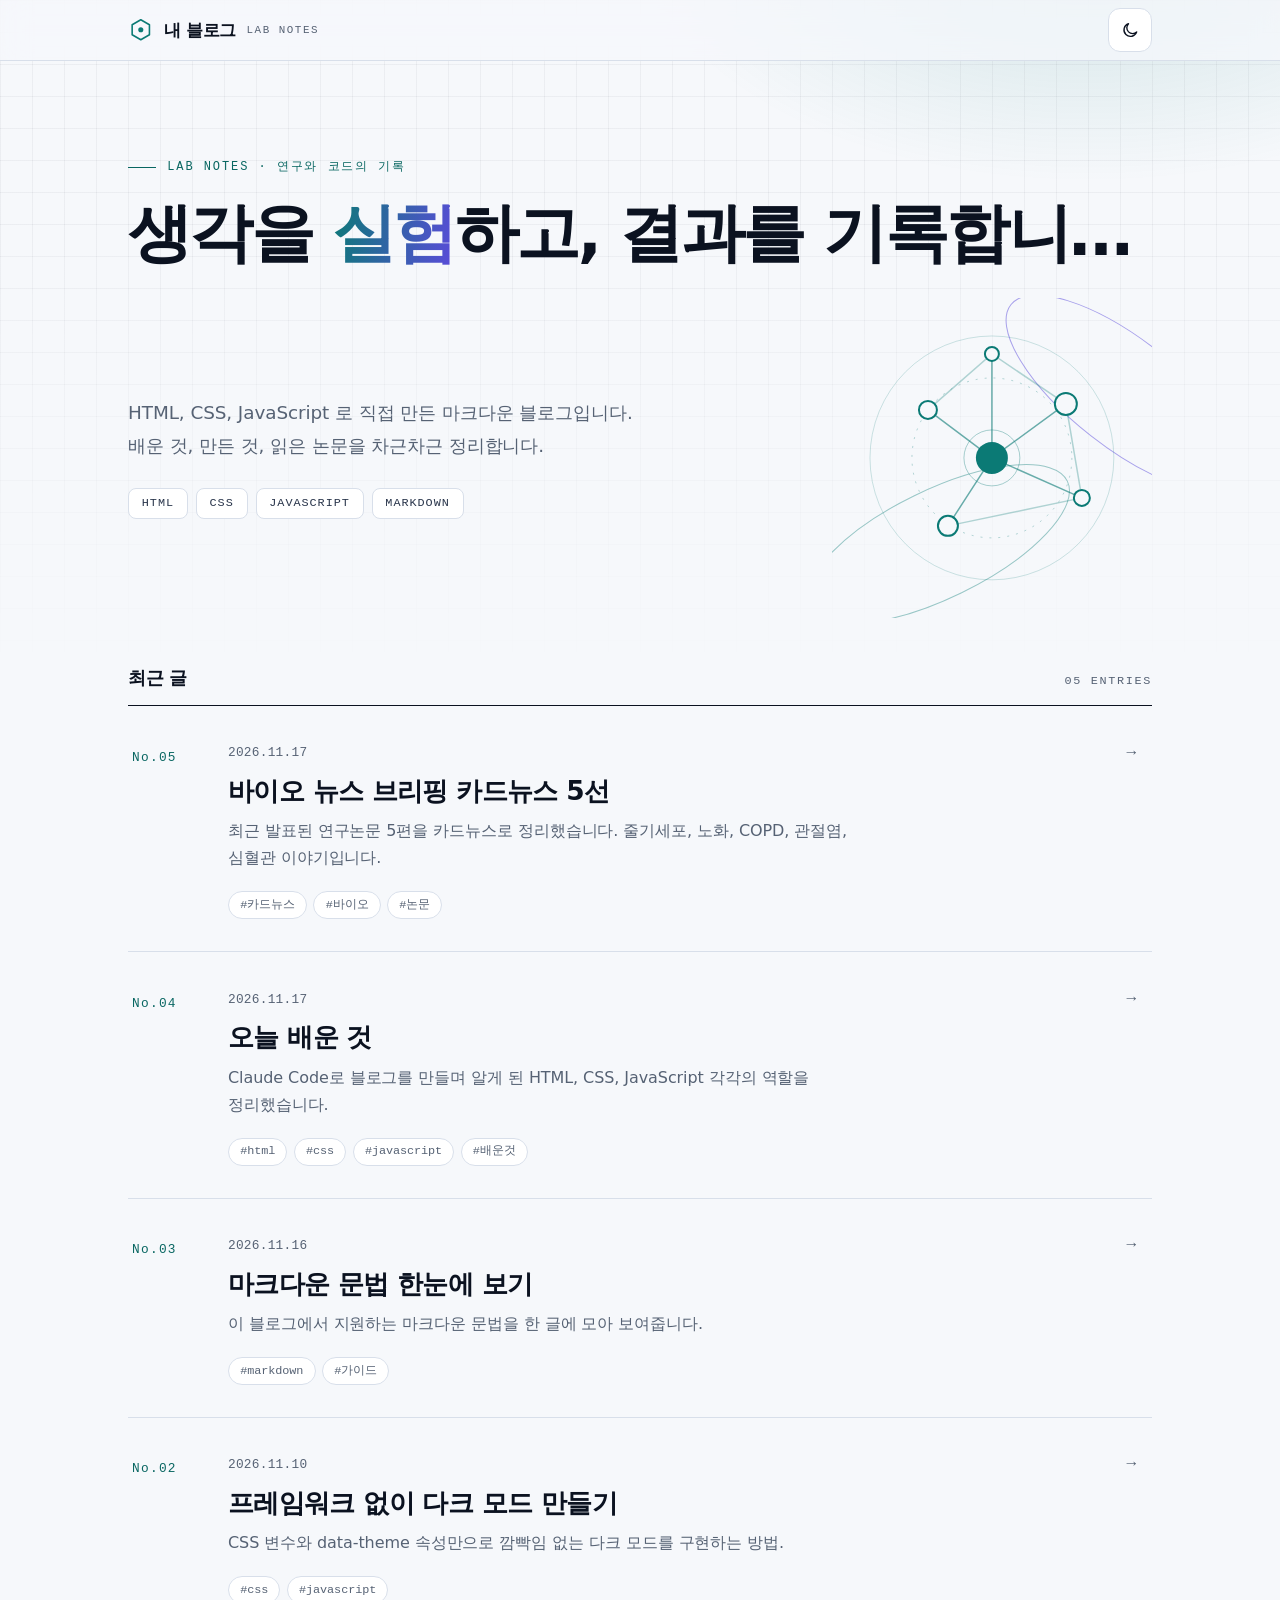
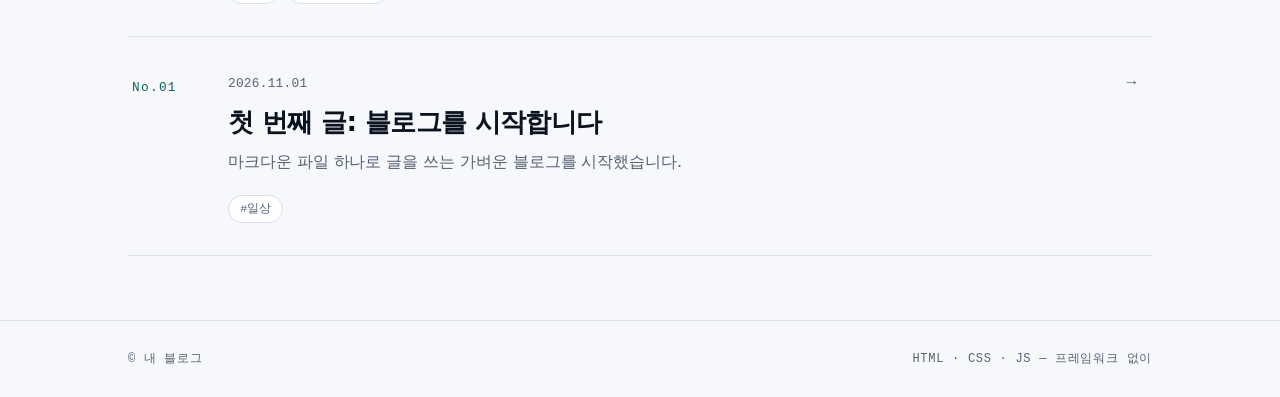
==== commit 785671aa: "JS/CSS 캐시 갱신용 버전 값 추가" ====
--- a/index.html
+++ b/index.html
@@ -19,8 +19,8 @@
   </script>
   <link rel="stylesheet" href="css/theme.css">
   <link rel="stylesheet" href="css/base.css">
-  <link rel="stylesheet" href="css/layout.css">
-  <script type="module" src="js/main.js"></script>
+  <link rel="stylesheet" href="css/layout.css?v=2">
+  <script type="module" src="js/main.js?v=2"></script>
 </head>
 <body data-page="list">
   <a class="skip-link" href="#main">본문으로 건너뛰기</a>
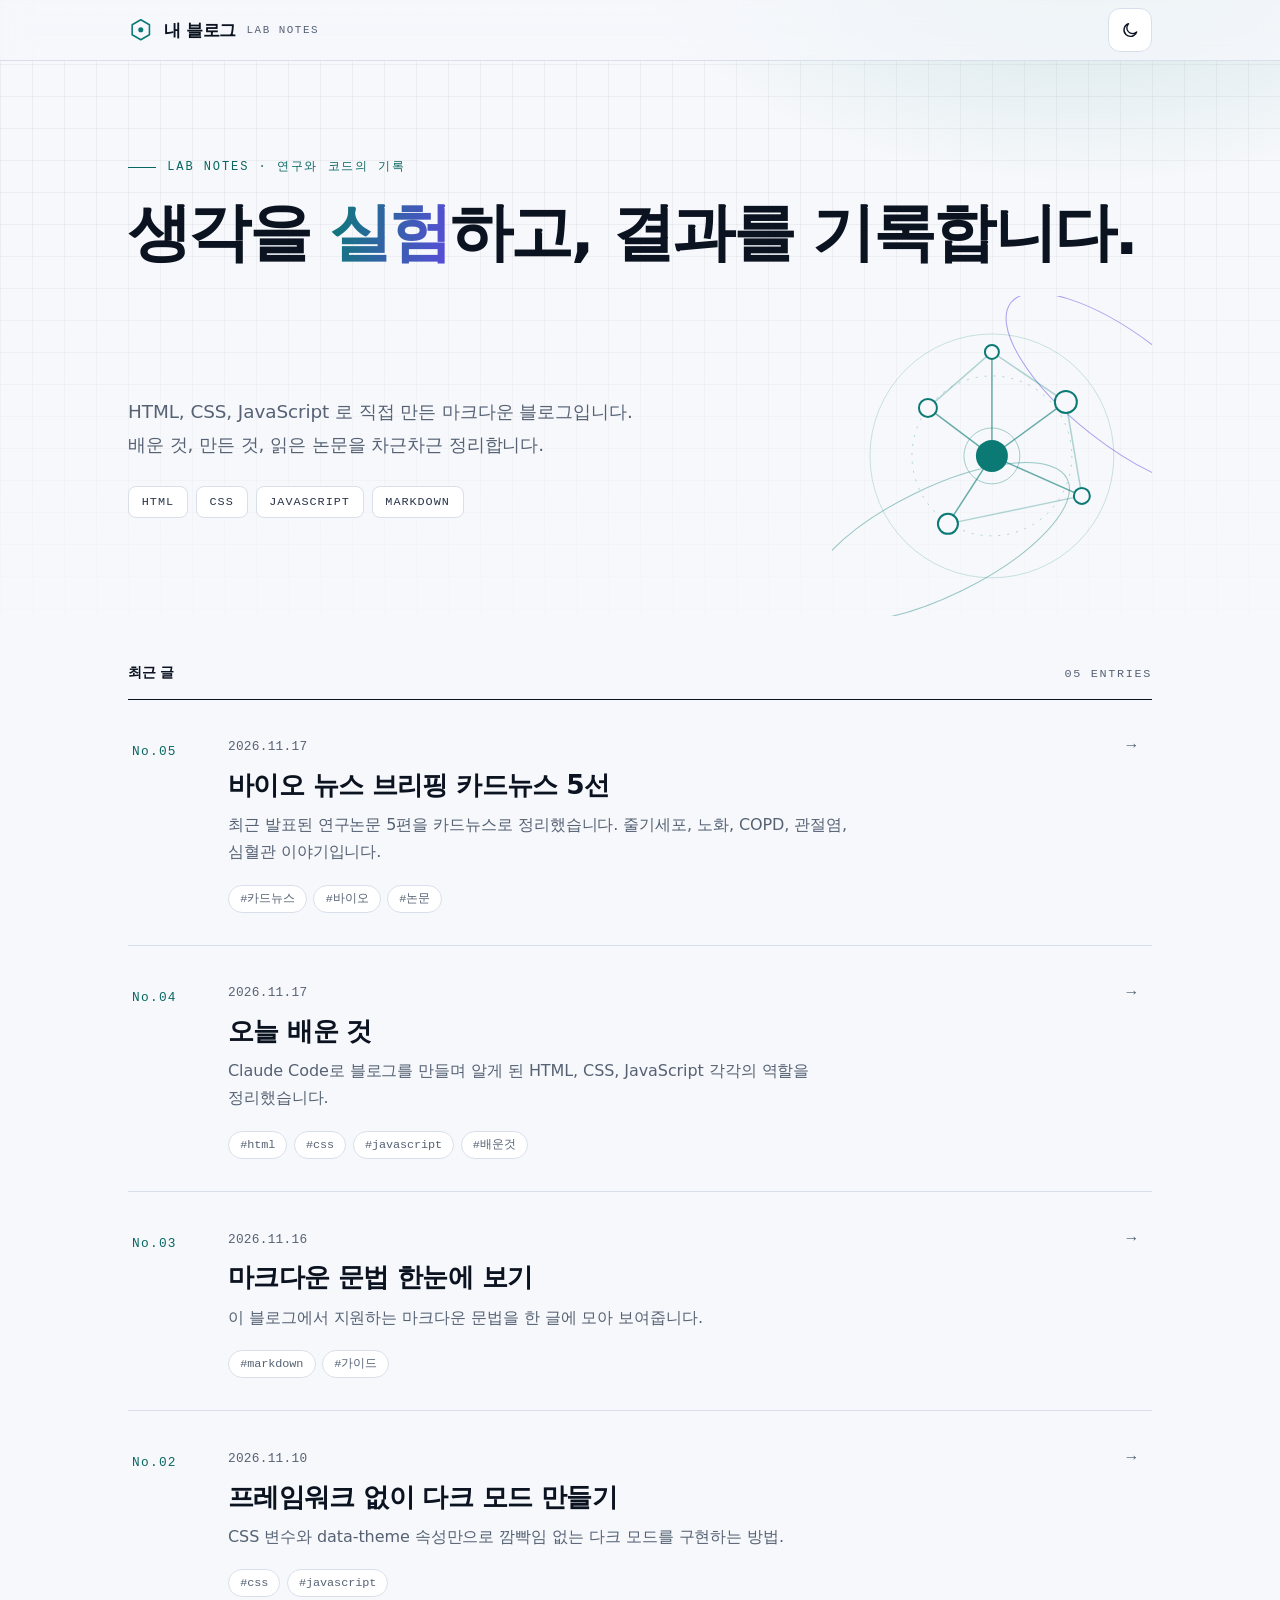
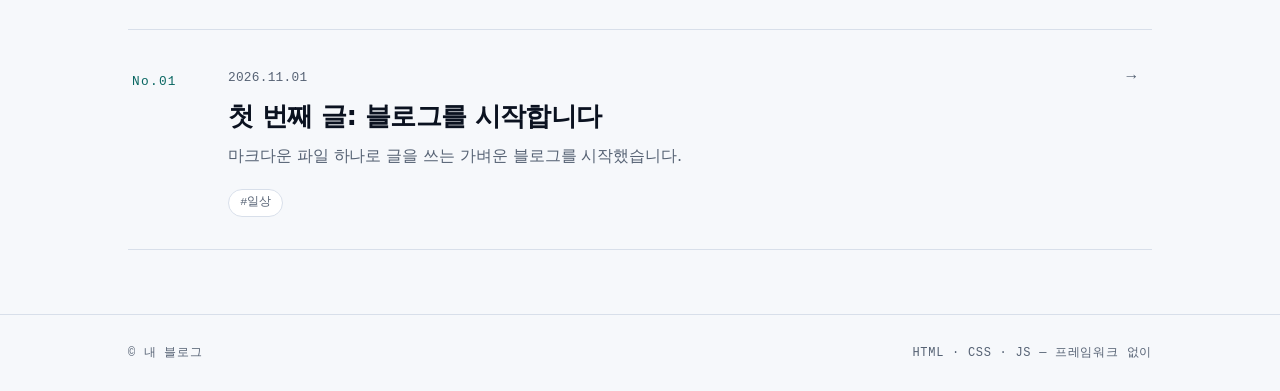
==== commit 95b94171: "제목 한 줄 맞춤: 글자 폭을 소수점까지 재서 마지막 글자 말줄임 방지" ====
--- a/index.html
+++ b/index.html
@@ -20,7 +20,7 @@
   <link rel="stylesheet" href="css/theme.css">
   <link rel="stylesheet" href="css/base.css">
   <link rel="stylesheet" href="css/layout.css?v=2">
-  <script type="module" src="js/main.js?v=2"></script>
+  <script type="module" src="js/main.js?v=3"></script>
 </head>
 <body data-page="list">
   <a class="skip-link" href="#main">본문으로 건너뛰기</a>
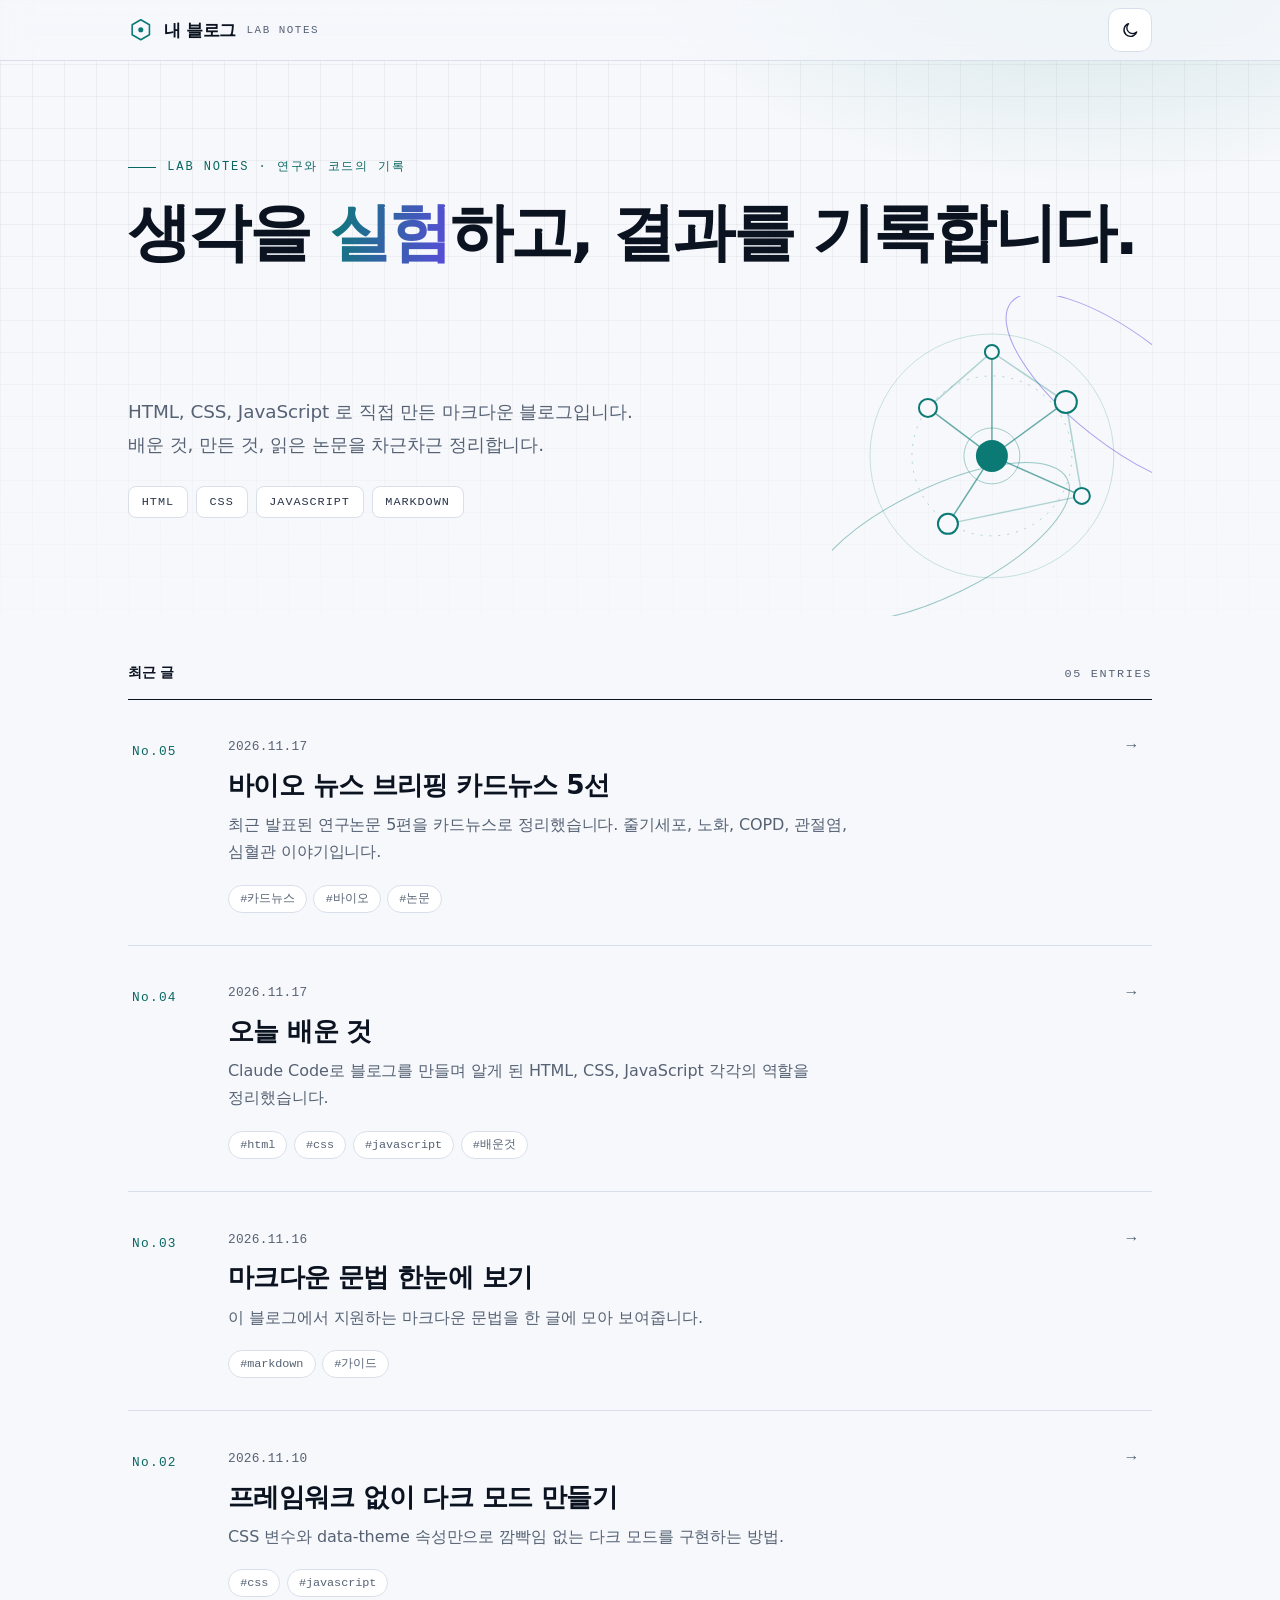
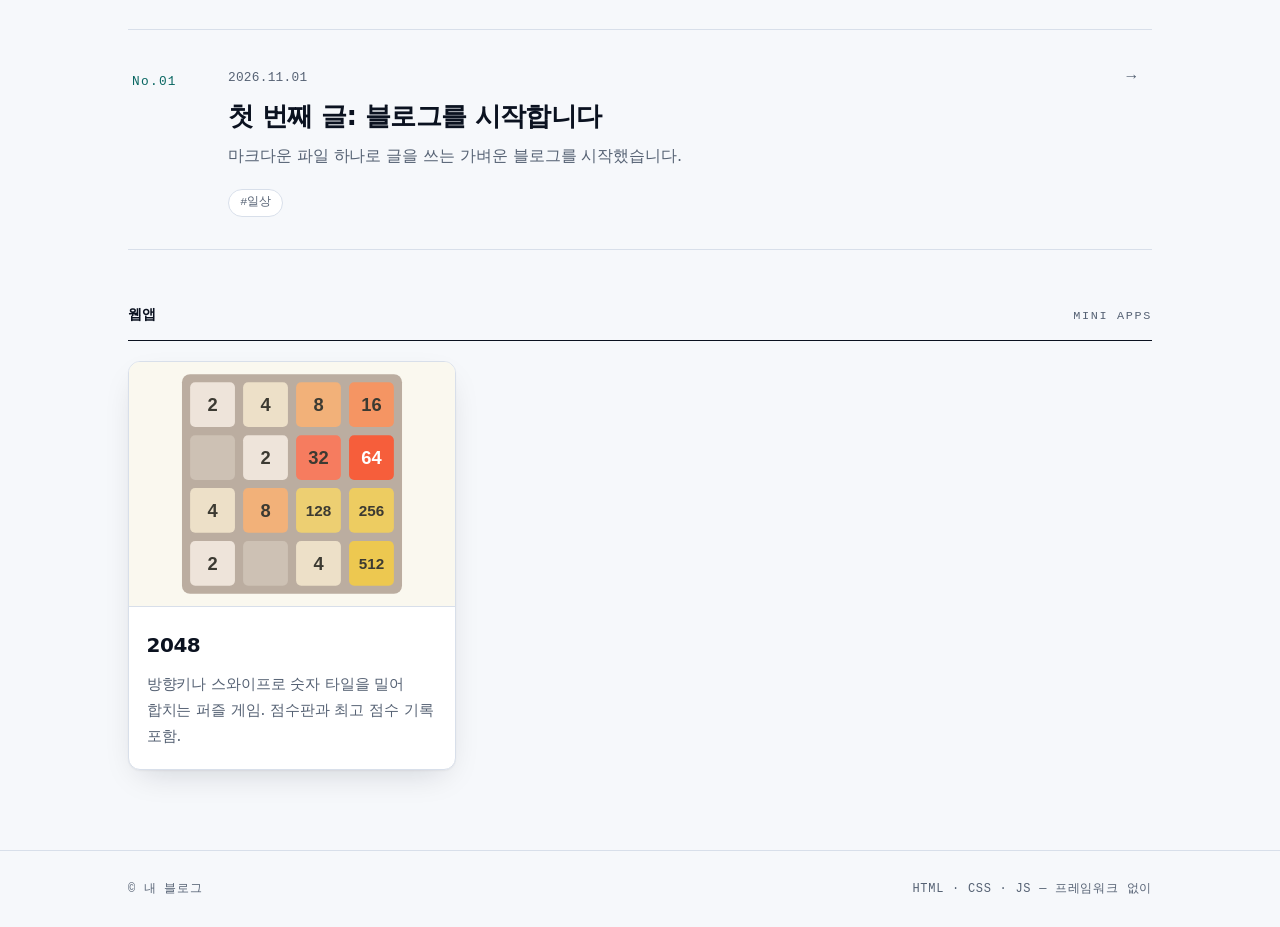
==== commit d5f98840: "2048 웹앱 추가 및 메인 페이지에 웹앱 카드 임베드 - apps/2048/: 방향키·스와이프 2048 게임, 점수판(현재/최고 점수) - index.html: #app 바깥에 " ====
--- a/index.html
+++ b/index.html
@@ -19,7 +19,7 @@
   </script>
   <link rel="stylesheet" href="css/theme.css">
   <link rel="stylesheet" href="css/base.css">
-  <link rel="stylesheet" href="css/layout.css?v=2">
+  <link rel="stylesheet" href="css/layout.css?v=3">
   <script type="module" src="js/main.js?v=3"></script>
 </head>
 <body data-page="list">
@@ -82,6 +82,23 @@
     <div class="container">
       <div id="app" aria-live="polite"><p class="status">불러오는 중…</p></div>
     </div>
+
+    <!-- 미니 웹앱: js/main.js 가 #app 을 비우므로 #app 바깥에 둔다 -->
+    <section class="container apps" aria-labelledby="apps-title">
+      <div class="section-head">
+        <h2 id="apps-title" class="section-title">웹앱</h2>
+        <span class="section-count">MINI APPS</span>
+      </div>
+      <ul class="app-grid">
+        <li class="app-card">
+          <img class="app-card__preview" src="apps/2048/preview.svg" width="320" height="240" alt="2048 게임 보드 미리보기: 숫자 타일이 놓인 4×4 보드" loading="lazy">
+          <div class="app-card__body">
+            <h3 class="app-card__title"><a class="app-card__link" href="apps/2048/index.html">2048</a></h3>
+            <p class="app-card__desc">방향키나 스와이프로 숫자 타일을 밀어 합치는 퍼즐 게임. 점수판과 최고 점수 기록 포함.</p>
+          </div>
+        </li>
+      </ul>
+    </section>
   </main>
 
   <footer class="site-footer">
--- a/css/layout.css
+++ b/css/layout.css
@@ -369,3 +369,55 @@
   .hero__grid { grid-template-columns: 1.35fr 0.65fr; }
   .hero__art { display: block; }
 }
+
+/* ---- 웹앱 카드 (index.html 의 .apps 섹션) ---- */
+.apps { margin-top: 3.5rem; padding-bottom: 1rem; }
+.app-grid {
+  display: grid;
+  gap: 1.25rem;
+  margin: 1.25rem 0 0;
+  padding: 0;
+  list-style: none;
+}
+.app-card {
+  position: relative;
+  overflow: hidden;
+  background: var(--surface);
+  border: 1px solid var(--line);
+  border-radius: 0.75rem;
+  box-shadow: var(--shadow);
+  transition: border-color 0.25s, transform 0.25s;
+}
+.app-card:hover { border-color: var(--accent); transform: translateY(-2px); }
+.app-card__preview {
+  display: block;
+  width: 100%;
+  height: auto;
+  aspect-ratio: 4 / 3;
+  object-fit: cover;
+  border-bottom: 1px solid var(--line);
+}
+.app-card__body { padding: 1rem 1.1rem 1.2rem; }
+.app-card__title { margin: 0 0 0.35rem; font-size: 1.25rem; line-height: 1.3; }
+.app-card__link {
+  display: inline-flex;
+  align-items: center;
+  min-height: 44px;
+  color: var(--fg);
+  text-decoration: none;
+}
+.app-card__link::after { content: ""; position: absolute; inset: 0; }
+.app-card:hover .app-card__link,
+.app-card__link:focus-visible { color: var(--accent-ink); }
+.app-card__desc { margin: 0; color: var(--muted); font-size: 0.95rem; }
+
+@media (min-width: 640px) {
+  .app-grid { grid-template-columns: repeat(2, minmax(0, 1fr)); }
+}
+@media (min-width: 900px) {
+  .app-grid { grid-template-columns: repeat(3, minmax(0, 1fr)); }
+}
+@media (prefers-reduced-motion: reduce) {
+  .app-card { transition: none; }
+  .app-card:hover { transform: none; }
+}
